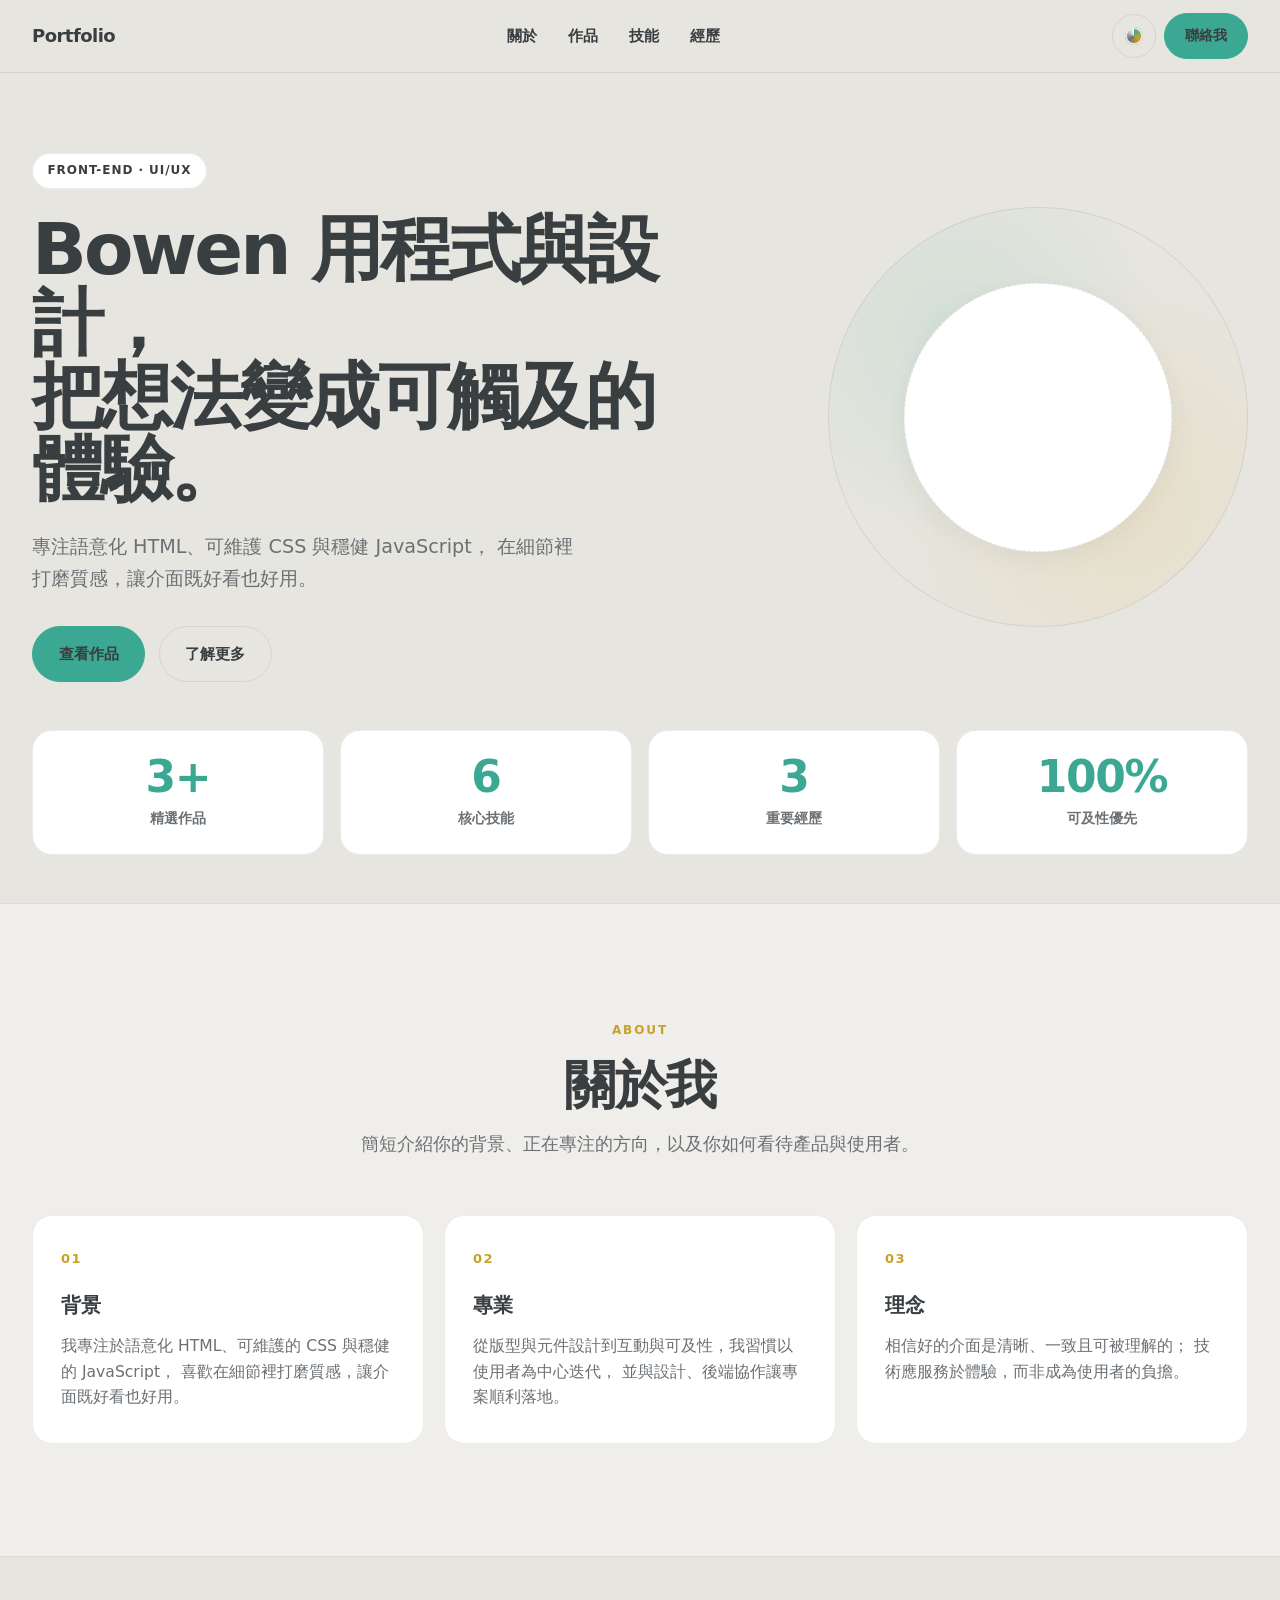
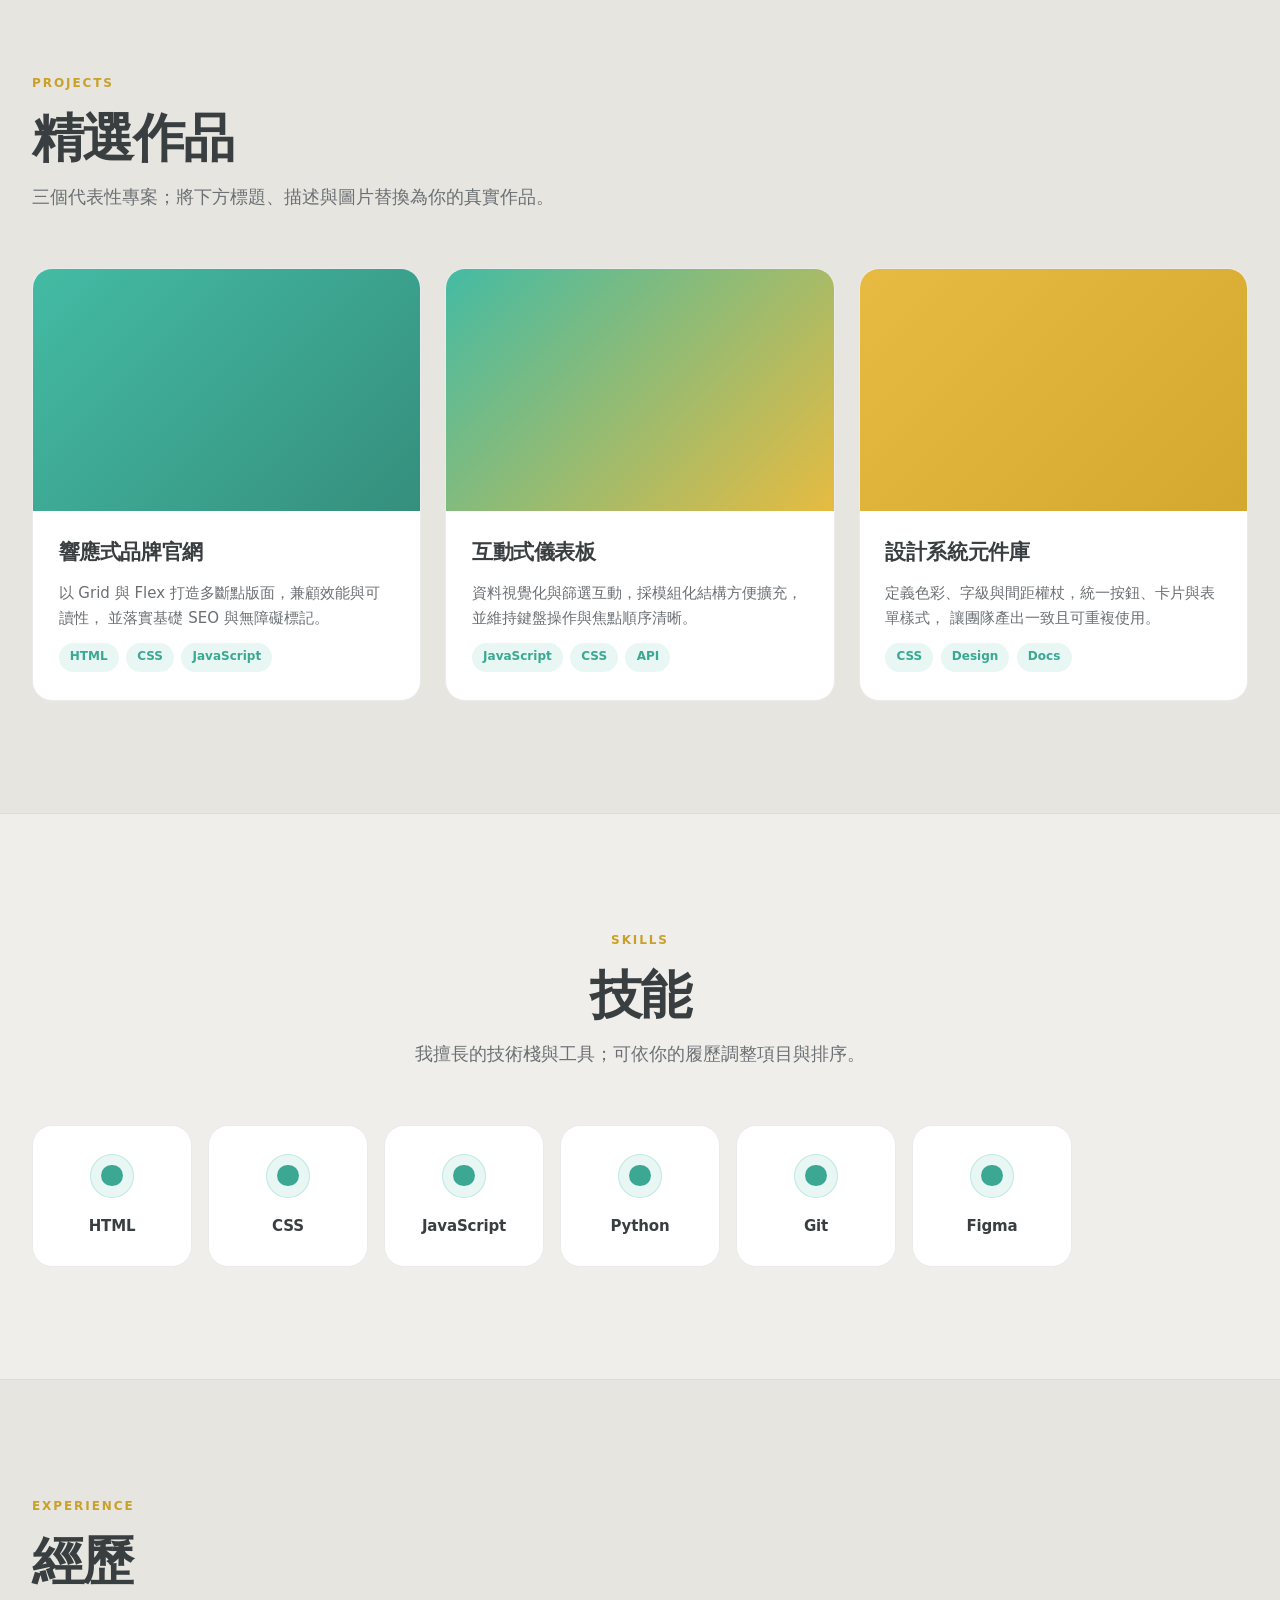
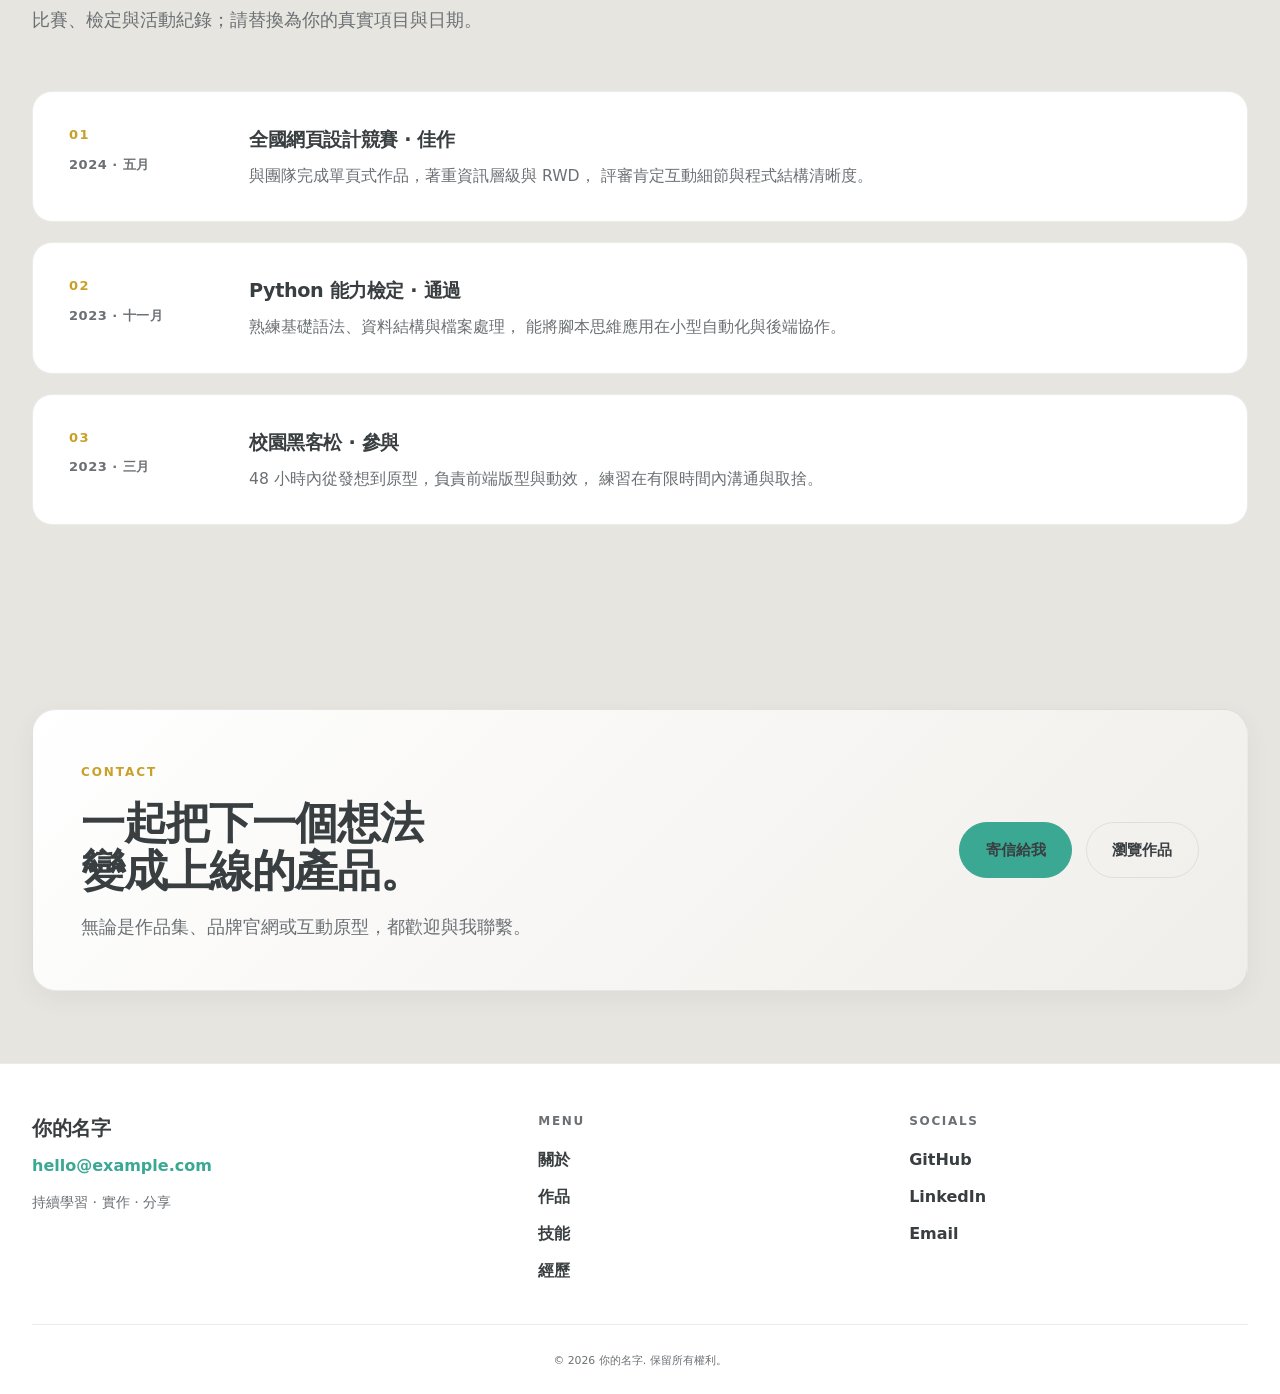
==== index.html @ fc079324 "Initial commit" ====
<!DOCTYPE html>
<html lang="zh-Hant">
  <head>
    <meta charset="UTF-8" />
    <meta name="viewport" content="width=device-width, initial-scale=1.0" />
    <meta
      name="description"
      content="個人作品集 — 前端開發與 UI 設計"
    />
    <title>你的名字 | Portfolio</title>
    <link rel="stylesheet" href="style.css" />
    <script src="script.js" defer></script>
  </head>
  <body>
    <!-- 可替換：網站標題、導覽文案、各區塊內容與連結 -->

    <a class="skip-link" href="#main">跳至主要內容</a>

    <header class="site-header">
      <div class="header-inner">
        <a class="logo" href="#hero" aria-label="回到頁首">Portfolio</a>

        <button
          type="button"
          class="nav-toggle"
          id="nav-toggle"
          aria-expanded="false"
          aria-controls="site-nav"
          aria-label="開啟選單"
        >
          <span class="nav-toggle-bar" aria-hidden="true"></span>
          <span class="nav-toggle-bar" aria-hidden="true"></span>
        </button>

        <nav class="site-nav" id="site-nav" aria-label="主要導覽">
          <ul class="nav-list">
            <li><a href="#about">關於</a></li>
            <li><a href="#projects">作品</a></li>
            <li><a href="#skills">技能</a></li>
            <li><a href="#experience">經歷</a></li>
          </ul>
        </nav>

        <div class="header-actions">
          <button
            type="button"
            class="theme-toggle"
            id="theme-toggle"
            aria-label="切換淺色或深色主題"
          ></button>
          <a class="btn btn--primary btn--sm header-cta" href="#footer">聯絡我</a>
        </div>
      </div>
    </header>

    <main id="main">
      <section id="hero" class="hero section">
        <div class="container hero-grid">
          <div class="hero-inner reveal">
            <p class="badge">Front-end · UI/UX</p>
            <h1 class="hero-title">
              Bowen 用程式與設計，<br />
              把想法變成可觸及的體驗。
            </h1>
            <p class="hero-slogan">
              專注語意化 HTML、可維護 CSS 與穩健 JavaScript，
              在細節裡打磨質感，讓介面既好看也好用。
            </p>
            <div class="hero-actions">
              <a class="btn btn--primary" href="#projects">查看作品</a>
              <a class="btn btn--secondary" href="#about">了解更多</a>
            </div>
          </div>
          <div class="hero-visual reveal" aria-hidden="true">
            <div class="hero-visual-ring"></div>
            <div class="hero-visual-core"></div>
          </div>
        </div>
      </section>

      <section class="stats section" aria-label="重點數據">
        <div class="container">
          <ul class="stats-grid">
            <li class="stat-item reveal">
              <span class="stat-value">3+</span>
              <span class="stat-label">精選作品</span>
            </li>
            <li class="stat-item reveal">
              <span class="stat-value">6</span>
              <span class="stat-label">核心技能</span>
            </li>
            <li class="stat-item reveal">
              <span class="stat-value">3</span>
              <span class="stat-label">重要經歷</span>
            </li>
            <li class="stat-item reveal">
              <span class="stat-value">100%</span>
              <span class="stat-label">可及性優先</span>
            </li>
          </ul>
        </div>
      </section>

      <section id="about" class="section section-about">
        <div class="container">
          <header class="section-header section-header--center reveal">
            <p class="section-label">About</p>
            <h2>關於我</h2>
            <p class="section-lead">
              簡短介紹你的背景、正在專注的方向，以及你如何看待產品與使用者。
            </p>
          </header>
          <div class="feature-grid">
            <article class="feature-card reveal">
              <span class="feature-index" aria-hidden="true">01</span>
              <h3>背景</h3>
              <p>
                我專注於語意化 HTML、可維護的 CSS 與穩健的 JavaScript，
                喜歡在細節裡打磨質感，讓介面既好看也好用。
              </p>
            </article>
            <article class="feature-card reveal">
              <span class="feature-index" aria-hidden="true">02</span>
              <h3>專業</h3>
              <p>
                從版型與元件設計到互動與可及性，我習慣以使用者為中心迭代，
                並與設計、後端協作讓專案順利落地。
              </p>
            </article>
            <article class="feature-card reveal">
              <span class="feature-index" aria-hidden="true">03</span>
              <h3>理念</h3>
              <p>
                相信好的介面是清晰、一致且可被理解的；
                技術應服務於體驗，而非成為使用者的負擔。
              </p>
            </article>
          </div>
        </div>
      </section>

      <section id="projects" class="section section-projects">
        <div class="container">
          <header class="section-header reveal">
            <p class="section-label">Projects</p>
            <h2>精選作品</h2>
            <p class="section-lead">
              三個代表性專案；將下方標題、描述與圖片替換為你的真實作品。
            </p>
          </header>

          <div class="projects-grid">
            <article class="project-card reveal">
              <div
                class="project-thumb"
                role="img"
                aria-label="作品一預覽圖佔位"
              ></div>
              <div class="project-body">
                <h3>響應式品牌官網</h3>
                <p>
                  以 Grid 與 Flex 打造多斷點版面，兼顧效能與可讀性，
                  並落實基礎 SEO 與無障礙標記。
                </p>
                <ul class="tags" aria-label="使用技術">
                  <li>HTML</li>
                  <li>CSS</li>
                  <li>JavaScript</li>
                </ul>
              </div>
            </article>

            <article class="project-card reveal">
              <div
                class="project-thumb project-thumb--alt"
                role="img"
                aria-label="作品二預覽圖佔位"
              ></div>
              <div class="project-body">
                <h3>互動式儀表板</h3>
                <p>
                  資料視覺化與篩選互動，採模組化結構方便擴充，
                  並維持鍵盤操作與焦點順序清晰。
                </p>
                <ul class="tags" aria-label="使用技術">
                  <li>JavaScript</li>
                  <li>CSS</li>
                  <li>API</li>
                </ul>
              </div>
            </article>

            <article class="project-card reveal">
              <div
                class="project-thumb project-thumb--alt2"
                role="img"
                aria-label="作品三預覽圖佔位"
              ></div>
              <div class="project-body">
                <h3>設計系統元件庫</h3>
                <p>
                  定義色彩、字級與間距權杖，統一按鈕、卡片與表單樣式，
                  讓團隊產出一致且可重複使用。
                </p>
                <ul class="tags" aria-label="使用技術">
                  <li>CSS</li>
                  <li>Design</li>
                  <li>Docs</li>
                </ul>
              </div>
            </article>
          </div>
        </div>
      </section>

      <section id="skills" class="section section-skills">
        <div class="container">
          <header class="section-header section-header--center reveal">
            <p class="section-label">Skills</p>
            <h2>技能</h2>
            <p class="section-lead">
              我擅長的技術棧與工具；可依你的履歷調整項目與排序。
            </p>
          </header>
          <ul class="skills-grid">
            <li class="skill-card reveal">
              <span class="skill-card__icon" aria-hidden="true"></span>
              <span class="skill-card__name">HTML</span>
            </li>
            <li class="skill-card reveal">
              <span class="skill-card__icon" aria-hidden="true"></span>
              <span class="skill-card__name">CSS</span>
            </li>
            <li class="skill-card reveal">
              <span class="skill-card__icon" aria-hidden="true"></span>
              <span class="skill-card__name">JavaScript</span>
            </li>
            <li class="skill-card reveal">
              <span class="skill-card__icon" aria-hidden="true"></span>
              <span class="skill-card__name">Python</span>
            </li>
            <li class="skill-card reveal">
              <span class="skill-card__icon" aria-hidden="true"></span>
              <span class="skill-card__name">Git</span>
            </li>
            <li class="skill-card reveal">
              <span class="skill-card__icon" aria-hidden="true"></span>
              <span class="skill-card__name">Figma</span>
            </li>
          </ul>
        </div>
      </section>

      <section id="experience" class="section section-experience">
        <div class="container">
          <header class="section-header reveal">
            <p class="section-label">Experience</p>
            <h2>經歷</h2>
            <p class="section-lead">
              比賽、檢定與活動紀錄；請替換為你的真實項目與日期。
            </p>
          </header>
          <ul class="experience-list">
            <li class="experience-item reveal">
              <div class="experience-item__meta">
                <span class="experience-index" aria-hidden="true">01</span>
                <time class="timeline-date" datetime="2024-05">2024 · 五月</time>
              </div>
              <div class="experience-item__body">
                <h3>全國網頁設計競賽 · 佳作</h3>
                <p>
                  與團隊完成單頁式作品，著重資訊層級與 RWD，
                  評審肯定互動細節與程式結構清晰度。
                </p>
              </div>
            </li>
            <li class="experience-item reveal">
              <div class="experience-item__meta">
                <span class="experience-index" aria-hidden="true">02</span>
                <time class="timeline-date" datetime="2023-11"
                  >2023 · 十一月</time
                >
              </div>
              <div class="experience-item__body">
                <h3>Python 能力檢定 · 通過</h3>
                <p>
                  熟練基礎語法、資料結構與檔案處理，
                  能將腳本思維應用在小型自動化與後端協作。
                </p>
              </div>
            </li>
            <li class="experience-item reveal">
              <div class="experience-item__meta">
                <span class="experience-index" aria-hidden="true">03</span>
                <time class="timeline-date" datetime="2023-03">2023 · 三月</time>
              </div>
              <div class="experience-item__body">
                <h3>校園黑客松 · 參與</h3>
                <p>
                  48 小時內從發想到原型，負責前端版型與動效，
                  練習在有限時間內溝通與取捨。
                </p>
              </div>
            </li>
          </ul>
        </div>
      </section>

      <section class="cta-banner section" aria-label="行動呼籲">
        <div class="container cta-banner__inner reveal">
          <div class="cta-banner__copy">
            <p class="section-label">Contact</p>
            <h2>一起把下一個想法<br />變成上線的產品。</h2>
            <p class="section-lead">
              無論是作品集、品牌官網或互動原型，都歡迎與我聯繫。
            </p>
          </div>
          <div class="cta-banner__actions">
            <a class="btn btn--primary" href="mailto:hello@example.com">寄信給我</a>
            <a class="btn btn--secondary" href="#projects">瀏覽作品</a>
          </div>
        </div>
      </section>
    </main>

    <footer id="footer" class="site-footer">
      <div class="container footer-grid reveal">
        <div class="footer-brand">
          <p class="footer-name">你的名字</p>
          <a class="footer-email" href="mailto:hello@example.com"
            >hello@example.com</a
          >
          <p class="footer-tagline">持續學習 · 實作 · 分享</p>
        </div>

        <nav class="footer-nav" aria-label="頁尾導覽">
          <p class="footer-nav__title">Menu</p>
          <ul>
            <li><a href="#about">關於</a></li>
            <li><a href="#projects">作品</a></li>
            <li><a href="#skills">技能</a></li>
            <li><a href="#experience">經歷</a></li>
          </ul>
        </nav>

        <div class="footer-social">
          <p class="footer-nav__title">Socials</p>
          <ul class="social-list" aria-label="社群連結">
            <li>
              <a
                href="https://github.com/"
                rel="noopener noreferrer"
                target="_blank"
                >GitHub</a
              >
            </li>
            <li>
              <a
                href="https://www.linkedin.com/"
                rel="noopener noreferrer"
                target="_blank"
                >LinkedIn</a
              >
            </li>
            <li>
              <a href="mailto:hello@example.com">Email</a>
            </li>
          </ul>
        </div>
      </div>
      <div class="container footer-bottom">
        <p class="copyright">
          <small
            >&copy; <span id="year"></span> 你的名字. 保留所有權利。</small
          >
        </p>
      </div>
    </footer>
  </body>
</html>
---- style.css ----
/* ===== CSS variables (themes) ===== */
/* Palette: #393e41 · #d3d0cb · #e7e5df · #44bba4 · #e7bb41 */
:root {
  color-scheme: dark;
  --color-charcoal: #393e41;
  --color-warm-gray: #d3d0cb;
  --color-cream: #e7e5df;
  --color-teal: #44bba4;
  --color-gold: #e7bb41;
  --bg: var(--color-charcoal);
  --bg-elevated: #44494d;
  --bg-soft: #323639;
  --text: var(--color-cream);
  --text-muted: var(--color-warm-gray);
  --accent: var(--color-teal);
  --accent-secondary: var(--color-gold);
  --accent-soft: rgba(68, 187, 164, 0.16);
  --accent-secondary-soft: rgba(231, 187, 65, 0.14);
  --border: rgba(231, 229, 223, 0.14);
  --shadow: 0 24px 64px rgba(0, 0, 0, 0.28);
  --shadow-sm: 0 8px 24px rgba(0, 0, 0, 0.18);
  --header-bg: rgba(57, 62, 65, 0.82);
  --thumb-1: linear-gradient(135deg, #44bba4 0%, #358f7d 100%);
  --thumb-2: linear-gradient(135deg, #44bba4 0%, #e7bb41 100%);
  --thumb-3: linear-gradient(135deg, #e7bb41 0%, #c9a028 100%);
  --radius: 20px;
  --radius-sm: 12px;
  --radius-pill: 999px;
  --font-sans: "Inter", system-ui, -apple-system, "Segoe UI", Roboto,
    "Helvetica Neue", Arial, sans-serif;
  --transition: 0.25s ease;
  --nav-height: 4.5rem;
  --section-gap: clamp(4rem, 9vw, 7rem);
}

html[data-theme="light"] {
  color-scheme: light;
  --bg: var(--color-cream);
  --bg-elevated: #ffffff;
  --bg-soft: #f0eeea;
  --text: var(--color-charcoal);
  --text-muted: #6b7074;
  --accent: #3aa892;
  --accent-secondary: #c9a028;
  --accent-soft: rgba(68, 187, 164, 0.12);
  --accent-secondary-soft: rgba(231, 187, 65, 0.14);
  --border: rgba(57, 62, 65, 0.1);
  --shadow: 0 24px 64px rgba(57, 62, 65, 0.1);
  --shadow-sm: 0 8px 24px rgba(57, 62, 65, 0.06);
  --header-bg: rgba(231, 229, 223, 0.9);
  --thumb-1: linear-gradient(135deg, #44bba4 0%, #358f7d 100%);
  --thumb-2: linear-gradient(135deg, #44bba4 0%, #e7bb41 100%);
  --thumb-3: linear-gradient(135deg, #e7bb41 0%, #d4a82e 100%);
}

/* ===== Reset & base ===== */
*,
*::before,
*::after {
  box-sizing: border-box;
}

* {
  margin: 0;
}

html {
  scroll-behavior: smooth;
}

@media (prefers-reduced-motion: reduce) {
  html {
    scroll-behavior: auto;
  }

  *,
  *::before,
  *::after {
    animation-duration: 0.01ms !important;
    animation-iteration-count: 1 !important;
    transition-duration: 0.01ms !important;
  }

  .reveal {
    opacity: 1 !important;
    transform: none !important;
  }
}

body {
  font-family: var(--font-sans);
  font-size: 1rem;
  line-height: 1.65;
  color: var(--text);
  background-color: var(--bg);
  min-height: 100vh;
  -webkit-font-smoothing: antialiased;
}

img {
  max-width: 100%;
  display: block;
}

a {
  color: inherit;
  text-decoration: none;
  transition: color var(--transition), opacity var(--transition),
    transform var(--transition), background var(--transition),
    border-color var(--transition);
}

ul {
  list-style: none;
  padding: 0;
}

button {
  font: inherit;
  cursor: pointer;
  border: none;
  background: none;
  color: inherit;
}

:focus-visible {
  outline: 2px solid var(--accent);
  outline-offset: 3px;
}

.skip-link {
  position: absolute;
  left: 1rem;
  top: -100%;
  padding: 0.5rem 1rem;
  background: var(--accent);
  color: var(--bg);
  font-weight: 600;
  border-radius: var(--radius-sm);
  z-index: 1000;
  transition: top var(--transition);
}

.skip-link:focus {
  top: 1rem;
}

/* ===== Layout ===== */
.container {
  width: min(100% - 2.5rem, 76rem);
  margin-inline: auto;
}

.section {
  padding-block: var(--section-gap);
}

.section-header {
  max-width: 42rem;
  margin-bottom: clamp(2.5rem, 5vw, 3.5rem);
}

.section-header--center {
  margin-inline: auto;
  text-align: center;
}

.section-label {
  display: inline-block;
  font-size: 0.75rem;
  font-weight: 700;
  letter-spacing: 0.16em;
  text-transform: uppercase;
  color: var(--accent-secondary);
  margin-bottom: 1rem;
}

.section-header h2 {
  font-size: clamp(2rem, 5vw, 3.25rem);
  font-weight: 800;
  letter-spacing: -0.03em;
  line-height: 1.08;
  margin-bottom: 1rem;
}

.section-lead {
  color: var(--text-muted);
  font-size: clamp(1rem, 2vw, 1.125rem);
  max-width: 36rem;
}

.section-header--center .section-lead {
  margin-inline: auto;
}

/* ===== Buttons ===== */
.btn {
  display: inline-flex;
  align-items: center;
  justify-content: center;
  gap: 0.5rem;
  padding: 0.9rem 1.6rem;
  font-size: 0.9375rem;
  font-weight: 700;
  border-radius: var(--radius-pill);
  border: 1px solid transparent;
  white-space: nowrap;
}

.btn--sm {
  padding: 0.65rem 1.25rem;
  font-size: 0.875rem;
}

.btn--primary {
  background: var(--accent);
  color: var(--color-charcoal);
  border-color: var(--accent);
}

.btn--primary:hover {
  filter: brightness(1.06);
  transform: translateY(-2px);
}

.btn--secondary {
  background: transparent;
  color: var(--text);
  border-color: var(--border);
}

.btn--secondary:hover {
  border-color: var(--accent);
  color: var(--accent);
  transform: translateY(-2px);
}

/* ===== Header & nav ===== */
.site-header {
  position: sticky;
  top: 0;
  z-index: 100;
  background: var(--header-bg);
  backdrop-filter: blur(16px);
  -webkit-backdrop-filter: blur(16px);
  border-bottom: 1px solid var(--border);
}

.header-inner {
  display: flex;
  align-items: center;
  justify-content: space-between;
  gap: 1rem;
  width: min(100% - 2.5rem, 76rem);
  margin-inline: auto;
  min-height: var(--nav-height);
}

.logo {
  font-weight: 800;
  font-size: 1.125rem;
  letter-spacing: -0.03em;
  color: var(--text);
  flex-shrink: 0;
}

.logo:hover {
  color: var(--accent);
}

.header-actions {
  display: flex;
  align-items: center;
  gap: 0.5rem;
  flex-shrink: 0;
}

.header-cta {
  display: none;
}

.nav-toggle {
  display: flex;
  flex-direction: column;
  justify-content: center;
  gap: 6px;
  width: 2.75rem;
  height: 2.75rem;
  padding: 0.5rem;
  border-radius: var(--radius-sm);
  margin-left: auto;
}

.nav-toggle:hover {
  background: var(--accent-soft);
}

.nav-toggle-bar {
  display: block;
  height: 2px;
  width: 100%;
  background: var(--text);
  border-radius: 1px;
  transition: transform var(--transition), opacity var(--transition);
}

.site-header.is-open .nav-toggle-bar:first-child {
  transform: translateY(4px) rotate(45deg);
}

.site-header.is-open .nav-toggle-bar:last-child {
  transform: translateY(-4px) rotate(-45deg);
}

.site-nav {
  position: fixed;
  inset: var(--nav-height) 0 auto 0;
  background: var(--bg-elevated);
  border-bottom: 1px solid var(--border);
  padding: 1.25rem 1.5rem 1.5rem;
  transform: translateY(-100%);
  opacity: 0;
  visibility: hidden;
  transition: transform var(--transition), opacity var(--transition),
    visibility var(--transition);
  box-shadow: var(--shadow);
}

.site-header.is-open .site-nav {
  transform: translateY(0);
  opacity: 1;
  visibility: visible;
}

.nav-list {
  display: flex;
  flex-direction: column;
  gap: 0.25rem;
}

.nav-list a {
  display: block;
  padding: 0.75rem 0.85rem;
  border-radius: var(--radius-sm);
  color: var(--text);
  font-weight: 600;
  font-size: 0.9375rem;
}

.nav-list a:hover {
  background: var(--accent-soft);
  color: var(--accent);
}

.theme-toggle {
  flex-shrink: 0;
  width: 2.75rem;
  height: 2.75rem;
  border-radius: 50%;
  border: 1px solid var(--border);
  display: grid;
  place-items: center;
  transition: background var(--transition), border-color var(--transition),
    transform var(--transition);
}

.theme-toggle::before {
  content: "";
  width: 1.1rem;
  height: 1.1rem;
  border-radius: 50%;
  background: conic-gradient(
    var(--accent) 0deg,
    var(--accent-secondary) 120deg,
    var(--text-muted) 240deg,
    var(--bg-elevated) 360deg
  );
  box-shadow: inset 0 0 0 2px var(--bg);
}

.theme-toggle:hover {
  background: var(--accent-soft);
  transform: scale(1.05);
}

@media (min-width: 768px) {
  .nav-toggle {
    display: none;
  }

  .header-cta {
    display: inline-flex;
  }

  .site-nav {
    position: static;
    inset: auto;
    padding: 0;
    transform: none;
    opacity: 1;
    visibility: visible;
    background: transparent;
    border: none;
    box-shadow: none;
    flex: 1;
    display: flex;
    justify-content: center;
  }

  .nav-list {
    flex-direction: row;
    flex-wrap: wrap;
    justify-content: center;
    gap: 0.25rem;
  }

  .nav-list a:hover {
    transform: translateY(-1px);
  }

  .header-inner {
    display: grid;
    grid-template-columns: auto 1fr auto;
    align-items: center;
  }
}

/* ===== Hero ===== */
.hero {
  position: relative;
  padding-block: clamp(3rem, 10vw, 5rem) clamp(2rem, 6vw, 3rem);
  overflow: hidden;
}

.hero-grid {
  display: grid;
  gap: 3rem;
  align-items: center;
}

.hero-inner {
  position: relative;
  z-index: 1;
  max-width: 44rem;
}

.badge {
  display: inline-flex;
  align-items: center;
  padding: 0.45rem 0.9rem;
  margin-bottom: 1.5rem;
  font-size: 0.75rem;
  font-weight: 700;
  letter-spacing: 0.08em;
  text-transform: uppercase;
  color: var(--text);
  background: var(--bg-elevated);
  border: 1px solid var(--border);
  border-radius: var(--radius-pill);
}

.hero-title {
  font-size: clamp(2.5rem, 7vw, 4.5rem);
  font-weight: 800;
  letter-spacing: -0.04em;
  line-height: 1.02;
  margin-bottom: 1.5rem;
}

.hero-slogan {
  font-size: clamp(1.05rem, 2.2vw, 1.2rem);
  color: var(--text-muted);
  margin-bottom: 2rem;
  max-width: 34rem;
}

.hero-actions {
  display: flex;
  flex-wrap: wrap;
  gap: 0.85rem;
}

.hero-visual {
  position: relative;
  width: min(100%, 420px);
  aspect-ratio: 1;
  margin-inline: auto;
  justify-self: center;
}

.hero-visual-ring {
  position: absolute;
  inset: 0;
  border-radius: 50%;
  border: 1px solid var(--border);
  background: radial-gradient(
      circle at 30% 30%,
      var(--accent-soft),
      transparent 50%
    ),
    radial-gradient(
      circle at 70% 70%,
      var(--accent-secondary-soft),
      transparent 55%
    );
}

.hero-visual-core {
  position: absolute;
  inset: 18%;
  border-radius: 50%;
  background: var(--bg-elevated);
  border: 1px dashed var(--border);
  box-shadow: var(--shadow-sm);
}

@media (min-width: 960px) {
  .hero-grid {
    grid-template-columns: 1.15fr 0.85fr;
    gap: 2rem;
  }

  .hero-visual {
    margin-inline: 0;
    justify-self: end;
  }
}

/* ===== Stats ===== */
.stats {
  padding-block: 0 clamp(2rem, 5vw, 3rem);
}

.stats-grid {
  display: grid;
  grid-template-columns: repeat(2, 1fr);
  gap: 1rem;
}

.stat-item {
  padding: 1.5rem 1.25rem;
  border-radius: var(--radius);
  border: 1px solid var(--border);
  background: var(--bg-elevated);
  text-align: center;
  transition: transform var(--transition), border-color var(--transition);
}

.stat-item:hover {
  transform: translateY(-4px);
  border-color: rgba(68, 187, 164, 0.35);
}

.stat-value {
  display: block;
  font-size: clamp(2rem, 5vw, 2.75rem);
  font-weight: 800;
  letter-spacing: -0.03em;
  line-height: 1;
  margin-bottom: 0.5rem;
  color: var(--accent);
}

.stat-label {
  display: block;
  font-size: 0.875rem;
  font-weight: 600;
  color: var(--text-muted);
}

@media (min-width: 768px) {
  .stats-grid {
    grid-template-columns: repeat(4, 1fr);
  }
}

/* ===== About / Features ===== */
.section-about {
  background: var(--bg-soft);
  border-block: 1px solid var(--border);
}

.feature-grid {
  display: grid;
  gap: 1.25rem;
}

@media (min-width: 768px) {
  .feature-grid {
    grid-template-columns: repeat(3, 1fr);
  }
}

.feature-card {
  padding: 2rem 1.75rem;
  border-radius: var(--radius);
  border: 1px solid var(--border);
  background: var(--bg-elevated);
  transition: transform var(--transition), border-color var(--transition),
    box-shadow var(--transition);
}

.feature-card:hover {
  transform: translateY(-6px);
  border-color: rgba(68, 187, 164, 0.4);
  box-shadow: var(--shadow-sm);
}

.feature-index {
  display: block;
  font-size: 0.8125rem;
  font-weight: 700;
  letter-spacing: 0.12em;
  color: var(--accent-secondary);
  margin-bottom: 1.25rem;
}

.feature-card h3 {
  font-size: 1.25rem;
  font-weight: 800;
  letter-spacing: -0.02em;
  margin-bottom: 0.75rem;
}

.feature-card p {
  color: var(--text-muted);
  font-size: 0.975rem;
}

/* ===== Projects ===== */
.projects-grid {
  display: grid;
  grid-template-columns: repeat(auto-fit, minmax(min(100%, 300px), 1fr));
  gap: 1.5rem;
}

.project-card {
  display: flex;
  flex-direction: column;
  border-radius: var(--radius);
  border: 1px solid var(--border);
  background: var(--bg-elevated);
  overflow: hidden;
  transition: transform var(--transition), border-color var(--transition),
    box-shadow var(--transition);
}

.project-card:hover {
  transform: translateY(-8px);
  border-color: rgba(68, 187, 164, 0.45);
  box-shadow: var(--shadow);
}

.project-thumb {
  aspect-ratio: 16 / 10;
  background: var(--thumb-1);
}

.project-thumb--alt {
  background: var(--thumb-2);
}

.project-thumb--alt2 {
  background: var(--thumb-3);
}

.project-body {
  padding: 1.5rem 1.6rem 1.75rem;
  display: flex;
  flex-direction: column;
  gap: 0.75rem;
  flex: 1;
}

.project-body h3 {
  font-size: 1.3rem;
  font-weight: 800;
  letter-spacing: -0.02em;
}

.project-body p {
  color: var(--text-muted);
  font-size: 0.9375rem;
  flex: 1;
}

.tags {
  display: flex;
  flex-wrap: wrap;
  gap: 0.45rem;
}

.tags li {
  font-size: 0.75rem;
  font-weight: 700;
  padding: 0.3rem 0.7rem;
  border-radius: var(--radius-pill);
  background: var(--accent-soft);
  color: var(--accent);
}

/* ===== Skills ===== */
.section-skills {
  background: var(--bg-soft);
  border-block: 1px solid var(--border);
}

.skills-grid {
  display: grid;
  grid-template-columns: repeat(auto-fill, minmax(9.5rem, 1fr));
  gap: 1rem;
}

.skill-card {
  display: flex;
  flex-direction: column;
  align-items: center;
  gap: 1rem;
  padding: 1.75rem 1rem;
  border-radius: var(--radius);
  border: 1px solid var(--border);
  background: var(--bg-elevated);
  text-align: center;
  transition: transform var(--transition), border-color var(--transition),
    box-shadow var(--transition);
}

.skill-card:hover {
  transform: translateY(-4px);
  border-color: var(--accent);
  box-shadow: var(--shadow-sm);
}

.skill-card__icon {
  width: 2.75rem;
  height: 2.75rem;
  border-radius: 50%;
  background: var(--accent-soft);
  border: 1px solid rgba(68, 187, 164, 0.25);
  position: relative;
}

.skill-card__icon::after {
  content: "";
  position: absolute;
  inset: 0.65rem;
  border-radius: 50%;
  background: var(--accent);
}

.skill-card__name {
  font-weight: 800;
  font-size: 0.9375rem;
  letter-spacing: -0.01em;
}

/* ===== Experience ===== */
.experience-list {
  display: flex;
  flex-direction: column;
  gap: 1.25rem;
}

.experience-item {
  display: grid;
  gap: 1.25rem;
  padding: 1.75rem;
  border-radius: var(--radius);
  border: 1px solid var(--border);
  background: var(--bg-elevated);
  transition: transform var(--transition), border-color var(--transition);
}

.experience-item:hover {
  transform: translateX(6px);
  border-color: rgba(68, 187, 164, 0.35);
}

.experience-item__meta {
  display: flex;
  align-items: center;
  gap: 1rem;
}

.experience-index {
  font-size: 0.8125rem;
  font-weight: 700;
  letter-spacing: 0.12em;
  color: var(--accent-secondary);
}

.timeline-date {
  font-size: 0.8125rem;
  font-weight: 700;
  color: var(--text-muted);
  letter-spacing: 0.04em;
}

.experience-item__body h3 {
  font-size: 1.2rem;
  font-weight: 800;
  letter-spacing: -0.02em;
  margin-bottom: 0.5rem;
}

.experience-item__body p {
  color: var(--text-muted);
  font-size: 0.975rem;
}

@media (min-width: 768px) {
  .experience-item {
    grid-template-columns: 10rem 1fr;
    align-items: start;
    padding: 2rem 2.25rem;
  }

  .experience-item__meta {
    flex-direction: column;
    align-items: flex-start;
    gap: 0.5rem;
  }
}

/* ===== CTA Banner ===== */
.cta-banner {
  padding-block: clamp(3rem, 7vw, 4.5rem);
}

.cta-banner__inner {
  display: flex;
  flex-direction: column;
  gap: 2rem;
  padding: clamp(2rem, 5vw, 3rem);
  border-radius: calc(var(--radius) + 4px);
  border: 1px solid var(--border);
  background: linear-gradient(
    135deg,
    var(--bg-elevated) 0%,
    var(--bg-soft) 100%
  );
  box-shadow: var(--shadow-sm);
}

.cta-banner__copy h2 {
  font-size: clamp(1.75rem, 4vw, 2.75rem);
  font-weight: 800;
  letter-spacing: -0.03em;
  line-height: 1.1;
  margin-bottom: 1rem;
}

.cta-banner__actions {
  display: flex;
  flex-wrap: wrap;
  gap: 0.85rem;
}

@media (min-width: 768px) {
  .cta-banner__inner {
    flex-direction: row;
    align-items: center;
    justify-content: space-between;
  }

  .cta-banner__actions {
    flex-shrink: 0;
  }
}

/* ===== Footer ===== */
.site-footer {
  border-top: 1px solid var(--border);
  background: var(--bg-elevated);
  padding-block: 3rem 1.5rem;
}

.footer-grid {
  display: grid;
  gap: 2.5rem;
  margin-bottom: 2.5rem;
}

.footer-name {
  font-weight: 800;
  font-size: 1.25rem;
  letter-spacing: -0.02em;
  margin-bottom: 0.5rem;
}

.footer-email {
  display: inline-block;
  font-weight: 600;
  color: var(--accent);
  margin-bottom: 0.75rem;
}

.footer-email:hover {
  color: var(--text);
}

.footer-tagline {
  color: var(--text-muted);
  font-size: 0.9rem;
}

.footer-nav__title {
  font-size: 0.75rem;
  font-weight: 700;
  letter-spacing: 0.14em;
  text-transform: uppercase;
  color: var(--text-muted);
  margin-bottom: 1rem;
}

.footer-nav ul,
.social-list {
  display: flex;
  flex-direction: column;
  gap: 0.65rem;
}

.footer-nav a,
.social-list a {
  font-weight: 600;
  color: var(--text);
}

.footer-nav a:hover,
.social-list a:hover {
  color: var(--accent);
}

.footer-bottom {
  padding-top: 1.5rem;
  border-top: 1px solid var(--border);
  text-align: center;
}

.copyright {
  color: var(--text-muted);
  font-size: 0.8125rem;
}

@media (min-width: 768px) {
  .footer-grid {
    grid-template-columns: 1.4fr 1fr 1fr;
    gap: 2rem;
  }
}

/* ===== Reveal on scroll ===== */
.reveal {
  opacity: 0;
  transform: translateY(20px);
  transition: opacity 0.65s ease, transform 0.65s ease;
}

.reveal.is-visible {
  opacity: 1;
  transform: translateY(0);
}
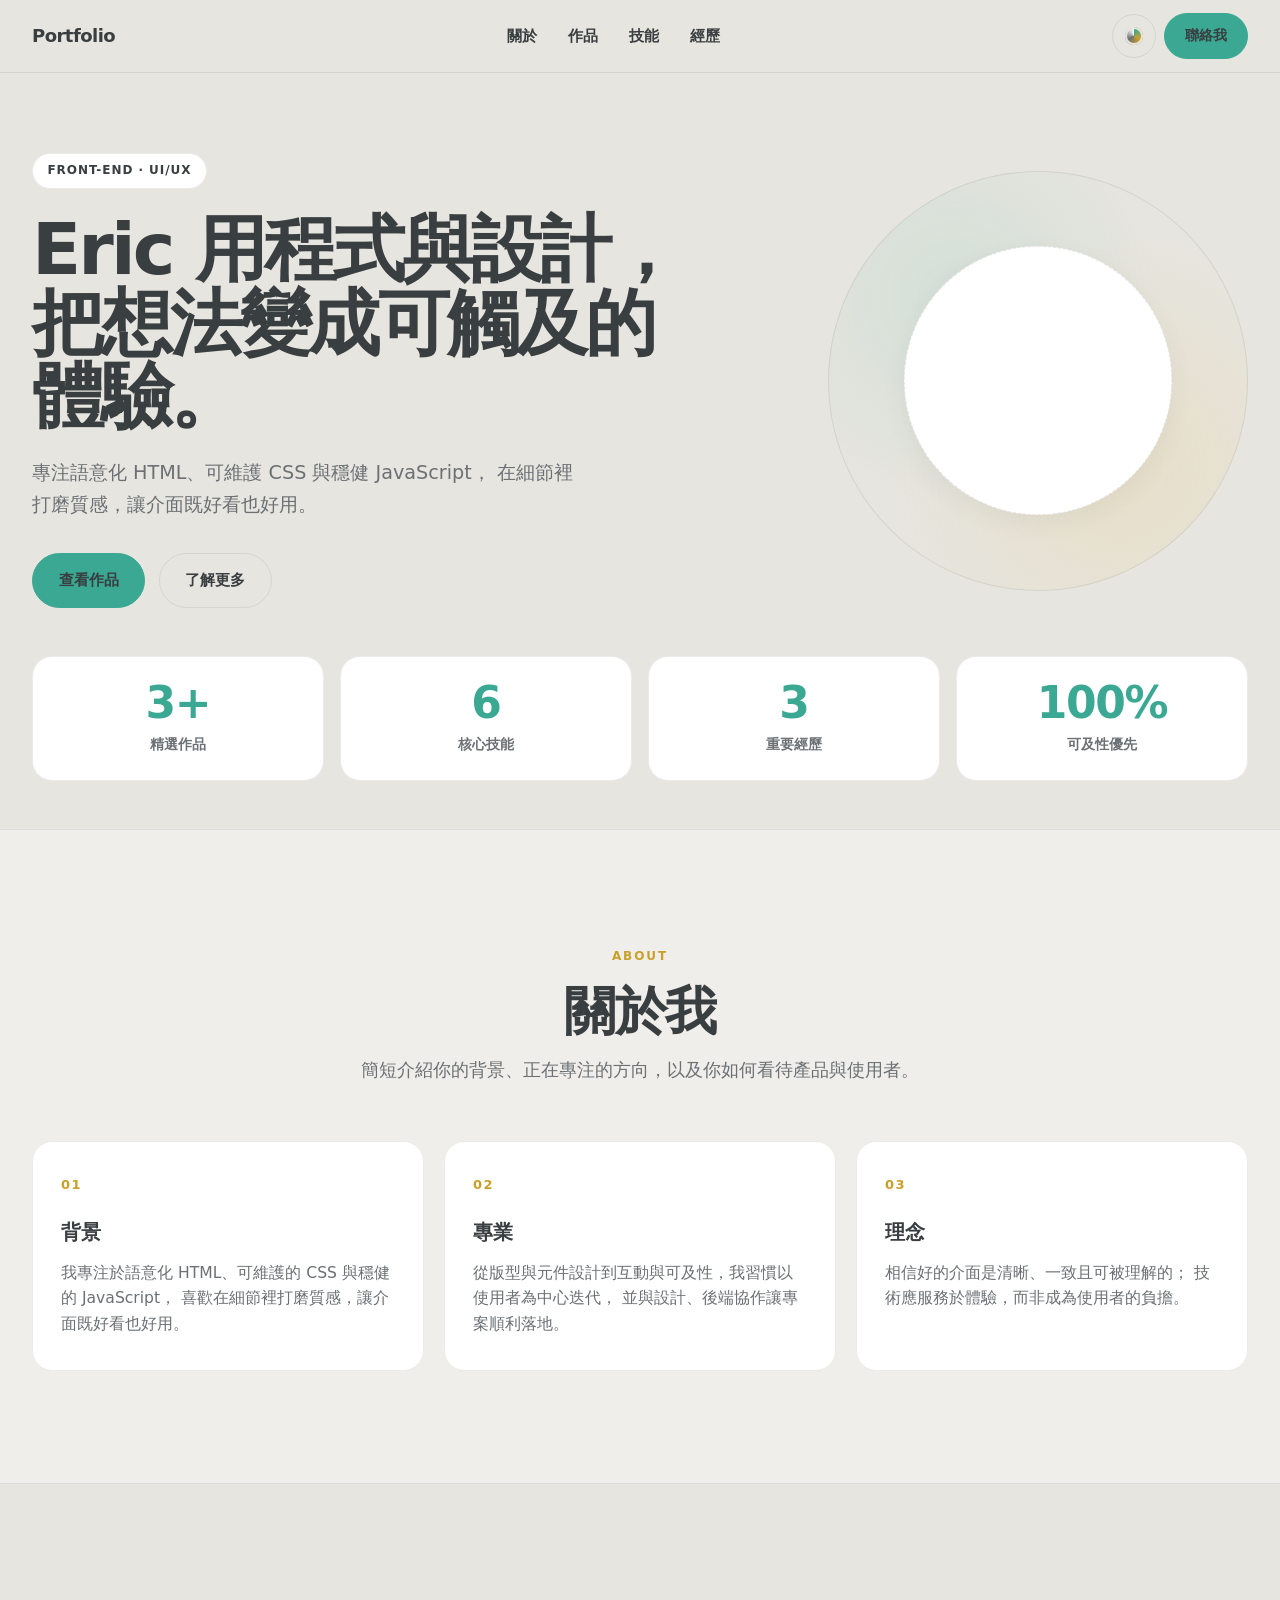
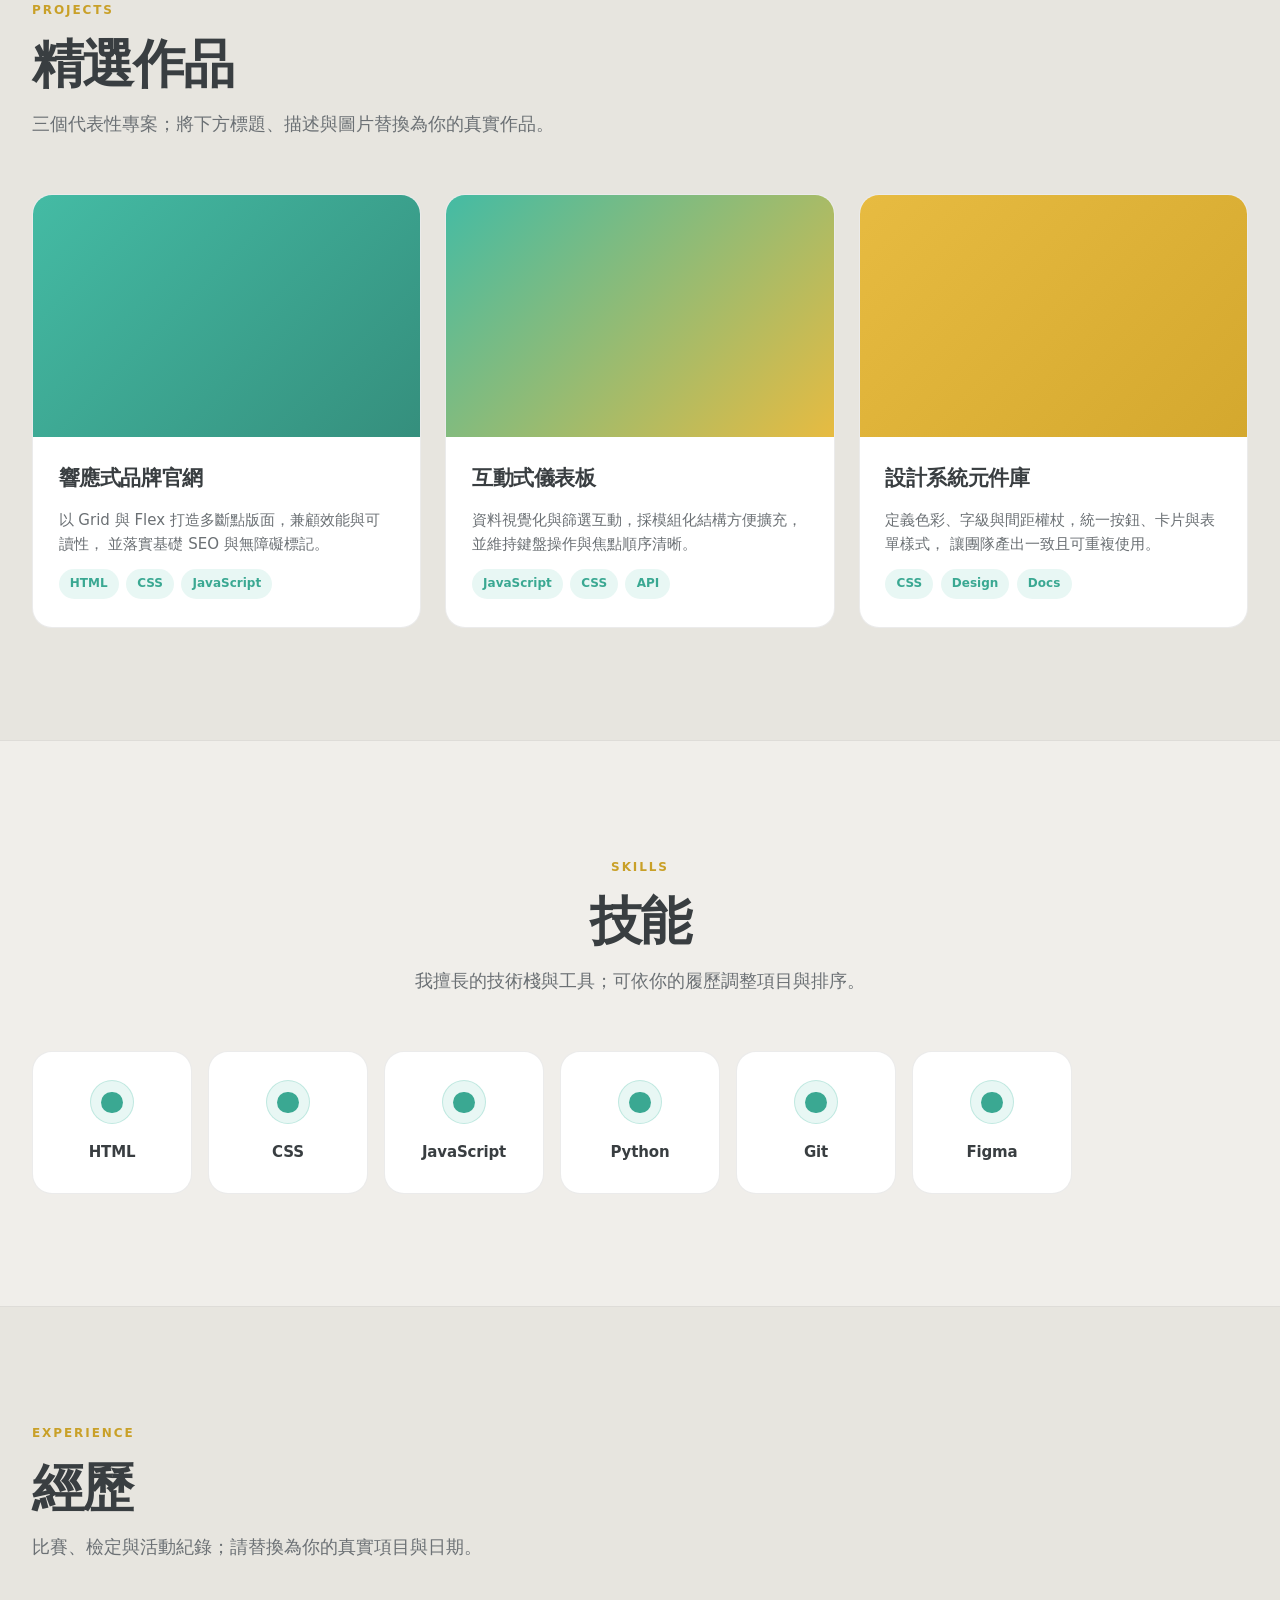
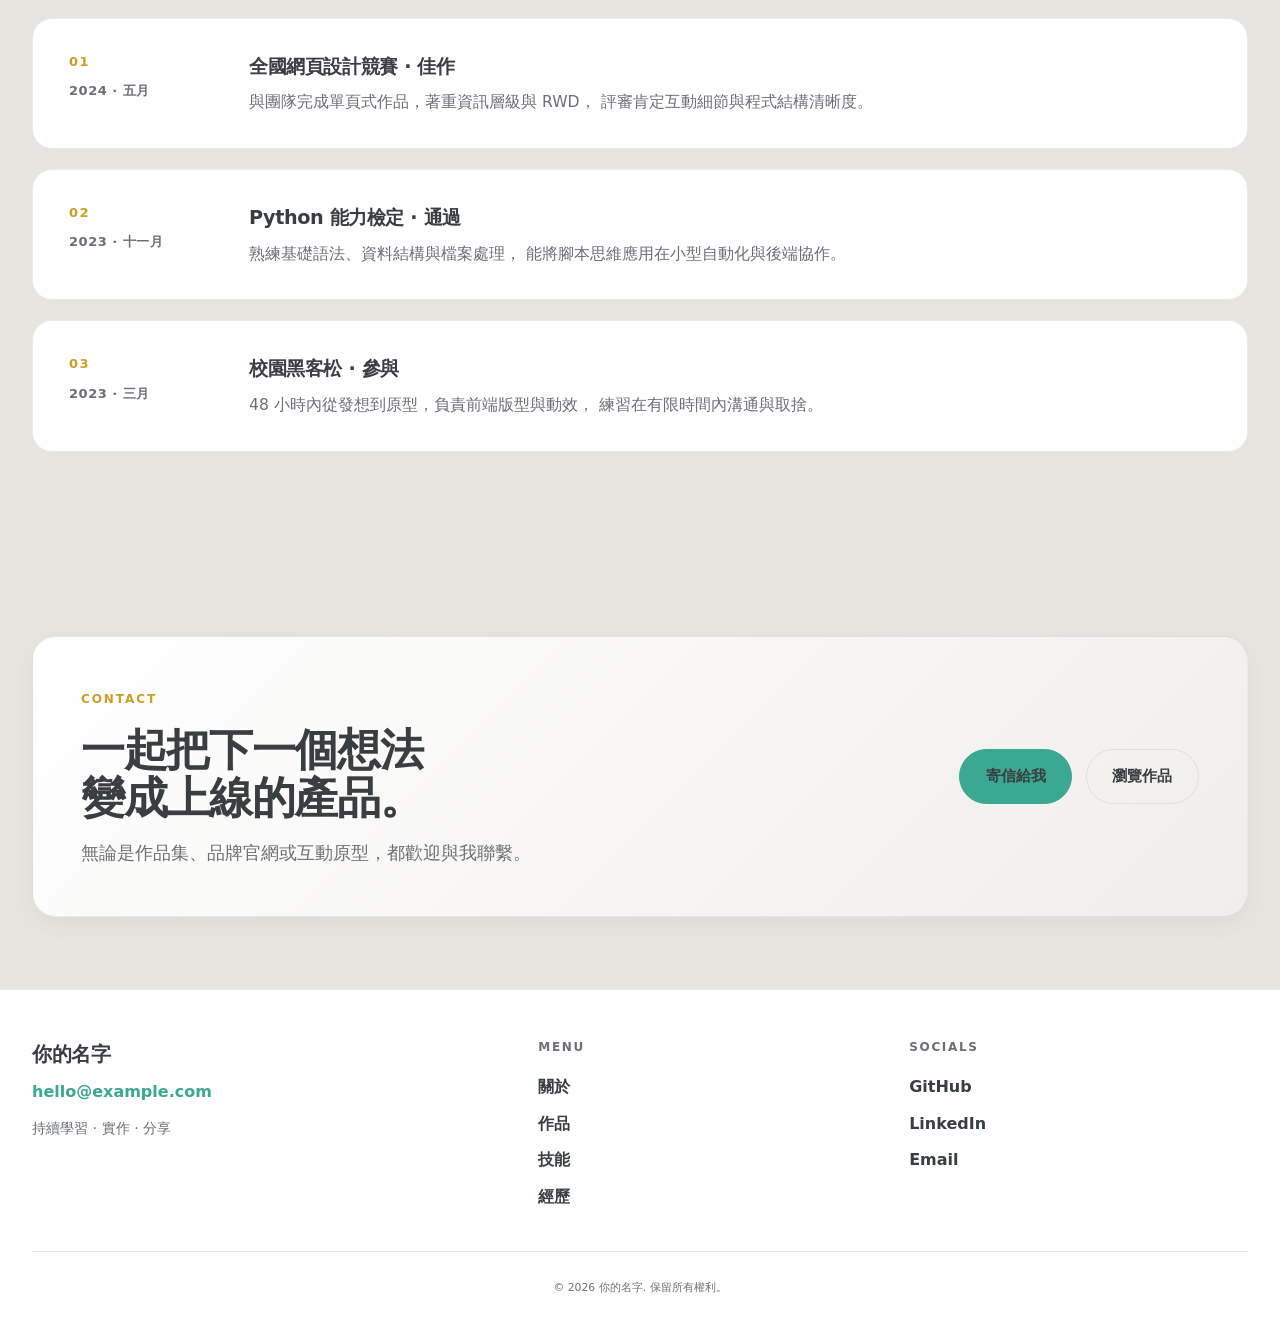
==== commit 8ccaf5d8: "test" ====
--- a/index.html
+++ b/index.html
@@ -26,7 +26,7 @@
           id="nav-toggle"
           aria-expanded="false"
           aria-controls="site-nav"
-          aria-label="開啟選單"
+          aria-label="開選單"
         >
           <span class="nav-toggle-bar" aria-hidden="true"></span>
           <span class="nav-toggle-bar" aria-hidden="true"></span>
@@ -59,7 +59,7 @@
           <div class="hero-inner reveal">
             <p class="badge">Front-end · UI/UX</p>
             <h1 class="hero-title">
-              Bowen 用程式與設計，<br />
+              Eric 用程式與設計，<br />
               把想法變成可觸及的體驗。
             </h1>
             <p class="hero-slogan">
